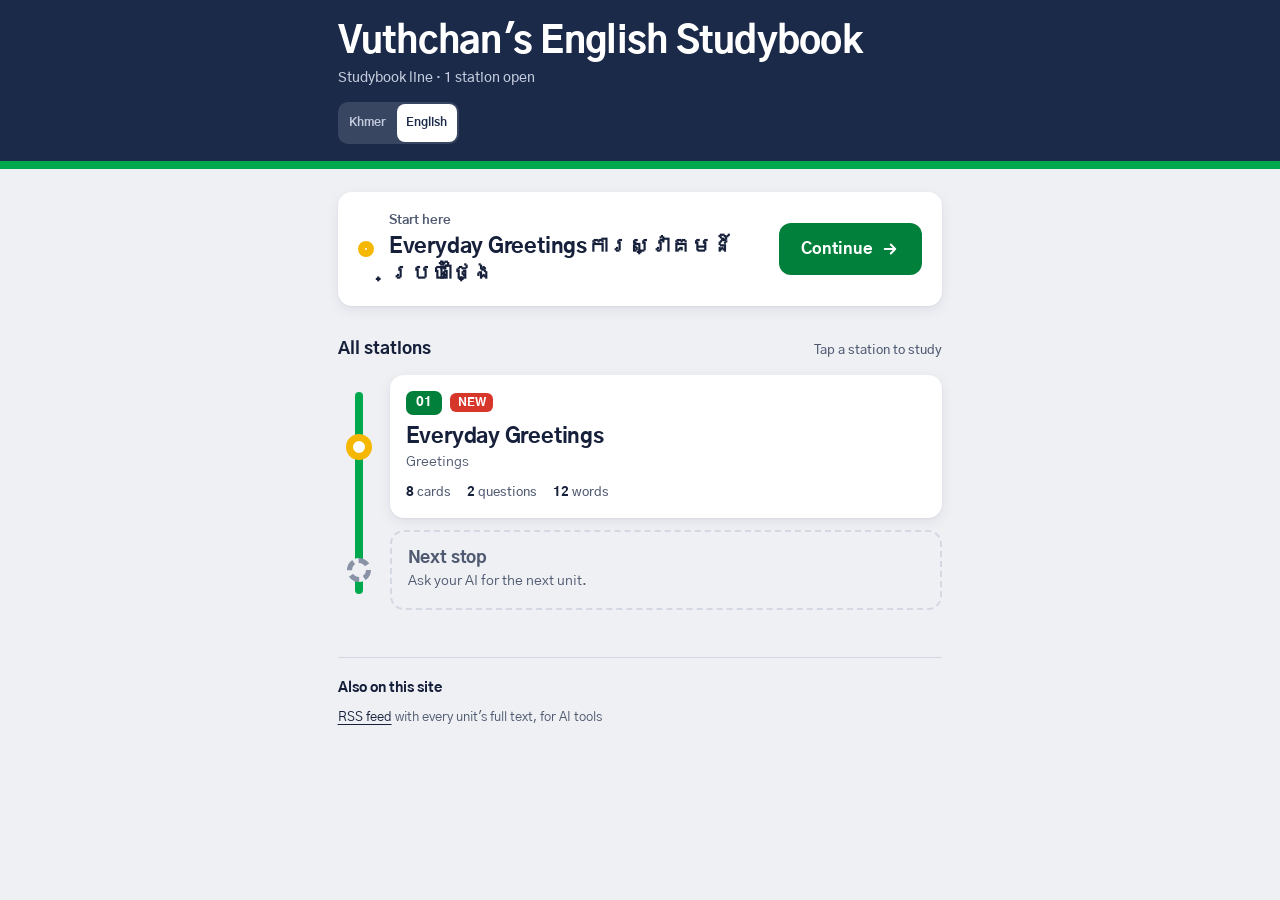
==== index.html @ 1cedc67e "My first studybook unit" ====
<!doctype html>
<html lang="en" data-ui="en">
<head>
<meta charset="utf-8">
<meta name="viewport" content="width=device-width, initial-scale=1, viewport-fit=cover">
<title>Vuthchan's English Studybook</title>
<meta name="description" content="English study units: picture cards with native audio, Q&amp;A, vocabulary and full text.">
<meta name="theme-color" content="#1C2A4A">
<link rel="manifest" href="manifest.webmanifest">
<link rel="icon" href="icons/icon.svg" type="image/svg+xml">
<link rel="apple-touch-icon" href="icons/apple-touch-icon.png">
<meta name="apple-mobile-web-app-capable" content="yes">
<meta name="apple-mobile-web-app-title" content="Studybook">
<meta name="apple-mobile-web-app-status-bar-style" content="black-translucent">
<link rel="alternate" type="application/rss+xml" title="Studybook feed" href="feed.xml">
<link rel="preconnect" href="https://fonts.googleapis.com">
<link rel="preconnect" href="https://fonts.gstatic.com" crossorigin>
<link rel="stylesheet" href="https://fonts.googleapis.com/css2?family=Gothic+A1:wght@400;500;700;800&display=swap">
<link rel="stylesheet" href="assets/line.css?v=lyric1">
<script src="assets/script.js?v=lyric1"></script>
<style>
/* ---------- sign band ---------- */
.sign{background:var(--sign);color:var(--on-sign);padding:calc(env(safe-area-inset-top) + 1.4rem) 0 1.1rem}
.sign .in{display:flex;align-items:flex-end;justify-content:space-between;gap:1rem}
.sign h1{margin:0;font-size:clamp(1.75rem,7.6vw,2.3rem);font-weight:800;letter-spacing:-.02em;line-height:1.1}
.sign p{margin:.35rem 0 0;font-size:.86rem;color:var(--on-sign-2);font-weight:500}
.install{flex:none;display:inline-flex;align-items:center;gap:.4rem;font:700 .84rem/1 var(--f);color:var(--sign);background:var(--on-sign);
  border:0;border-radius:10px;padding:.62rem .8rem;cursor:pointer;min-height:40px}
.install svg{width:16px;height:16px}
.install[hidden]{display:none}
.ios-hint{margin:.9rem auto 0;font-size:.86rem;color:var(--on-sign-2);line-height:1.5}
.ios-hint[hidden]{display:none}
.ios-hint b{color:var(--on-sign)}

/* ---------- now-at block ---------- */
.now{margin:1.4rem 0 .4rem;background:var(--surface);border-radius:var(--r);padding:1.05rem 1.05rem 1.1rem;
  box-shadow:var(--shadow);display:grid;grid-template-columns:auto 1fr;gap:.25rem .9rem;align-items:center}
.now .ring{grid-row:span 2;width:16px;height:16px;border-radius:50%;background:var(--surface);border:7px solid var(--here)}
.now .where{margin:0;font-size:.8rem;color:var(--ink-2);font-weight:700}
.now .title{margin:0;font-size:1.32rem;font-weight:800;letter-spacing:-.01em;line-height:1.25;word-break:keep-all}
.now .title .sub{display:block;font-size:.86rem;font-weight:500;color:var(--ink-2);letter-spacing:0;margin-top:.1rem}
.go{grid-column:1/-1;margin-top:.85rem;display:flex;align-items:center;justify-content:center;gap:.5rem;min-height:52px;
  background:var(--line-ink);color:#fff;border-radius:12px;text-decoration:none;font-weight:800;font-size:1.02rem}
.go svg{width:18px;height:18px}
.go:active{transform:translateY(1px)}

/* ---------- the line ---------- */
.line-h{display:flex;align-items:baseline;justify-content:space-between;gap:1rem;margin:1.9rem 0 .5rem}
.line-h h2{margin:0;font-size:1.05rem;font-weight:800}
.line-h span{font-size:.82rem;color:var(--ink-2);font-weight:500}
.line{position:relative;list-style:none;margin:0;padding:0 0 0 52px}
.line::before{content:"";position:absolute;left:17px;top:22px;bottom:22px;width:8px;border-radius:4px;background:var(--line)}
.stop{position:relative;padding:.35rem 0}
.stop::before{content:"";position:absolute;left:-43px;top:50%;width:14px;height:14px;margin-top:-12px;border-radius:50%;
  background:var(--surface);border:5px solid var(--line)}
.station{display:block;background:var(--surface);border-radius:var(--r);padding:.95rem 1rem 1rem;text-decoration:none;color:inherit;
  box-shadow:var(--shadow);transition:box-shadow .2s var(--ease),transform .2s var(--ease)}
a.station:hover{box-shadow:var(--shadow-up)}
a.station:active{transform:scale(.985)}
.st-top{display:flex;align-items:center;gap:.5rem;flex-wrap:wrap}
.badge{display:inline-grid;place-items:center;min-width:2.3rem;height:1.5rem;padding:0 .45rem;border-radius:7px;background:var(--line-ink);
  color:#fff;font-weight:800;font-size:.8rem;font-variant-numeric:tabular-nums;letter-spacing:.02em}
.tag{font-size:.72rem;font-weight:800;border-radius:6px;padding:.18rem .45rem;line-height:1.2}
.tag.new{background:var(--notice);color:#fff}
.tag.soon{background:var(--ground);color:var(--ink-2);border:1px solid var(--rule)}
.tag[hidden]{display:none}
.st-ko{margin:.5rem 0 0;font-size:1.32rem;font-weight:800;line-height:1.3;letter-spacing:-.01em;word-break:keep-all}
.st-en{margin:.12rem 0 0;font-size:.9rem;color:var(--ink-2);line-height:1.45}
.st-meta{margin:.65rem 0 0;display:flex;flex-wrap:wrap;gap:.3rem 1rem;font-size:.8rem;color:var(--ink-2);font-weight:500;font-variant-numeric:tabular-nums}
.st-meta b{color:var(--ink);font-weight:800}
.stop.closed .station{background:transparent;box-shadow:none;border:2px solid var(--rule)}
.stop.closed .st-ko{color:var(--ink-2)}
.stop.closed .badge{background:transparent;color:var(--ink-2);box-shadow:inset 0 0 0 1.5px var(--ink-3)}
.stop.next::before{border-style:dashed;border-color:var(--ink-3);background:var(--ground)}
.stop.next .station{background:transparent;box-shadow:none;border:2px dashed var(--rule)}
.stop.next .st-ko{margin:0;color:var(--ink-2);font-size:1.08rem}
.stop.next code{font:700 .86rem var(--f);color:var(--ink)}

/* "you are here" marker, slides along the line */
.marker{position:absolute;left:8px;top:0;width:26px;height:26px;border-radius:50%;background:var(--surface);
  border:7px solid var(--here);pointer-events:none;z-index:2;
  transition:transform .42s var(--ease-out);will-change:transform}
.marker[hidden]{display:none}

/* ---------- footer ---------- */
footer{margin:2.6rem 0 0;padding:1.2rem 0 calc(env(safe-area-inset-bottom) + 2rem);border-top:1px solid var(--rule);font-size:.84rem;color:var(--ink-2);line-height:1.7}
footer h2{font-size:.86rem;margin:0 0 .3rem;color:var(--ink);font-weight:800}
footer ul{list-style:none;margin:0;padding:0}
footer a{color:var(--ink);text-underline-offset:3px;text-decoration-thickness:1px}

.sign-script{margin-top:.8rem}
@media (min-width:720px){
  .now{grid-template-columns:auto 1fr auto;padding:1.2rem 1.3rem}
  .now .ring{grid-row:1/3}
  .now .where{grid-column:2;grid-row:1}
  .now .title{grid-column:2;grid-row:2}
  .go{grid-column:3;grid-row:1/3;margin:0;padding:0 1.4rem}
}
</style>
</head>
<body>
<header class="sign">
  <div class="in wrap">
    <div>
      <h1>Vuthchan's English Studybook</h1>
      <p>Studybook line · <span id="count">1</span> station open</p>
    </div>
    <button class="install" id="install" type="button" hidden>
      <svg viewBox="0 0 24 24" fill="none" stroke="currentColor" stroke-width="2.4" stroke-linecap="round" stroke-linejoin="round" aria-hidden="true"><path d="M12 4v11M7 10l5 5 5-5M5 20h14"/></svg>Install app
    </button>
  </div>
  <div class="wrap sign-script"><div class="script" role="group" aria-label="Show text in"><button type="button" data-set="en" aria-pressed="false">Khmer</button><button type="button" data-set="ko" aria-pressed="true" lang="en">English</button></div></div>
  <p class="ios-hint wrap" id="iosHint" hidden>On iPhone: tap <b>Share</b>, then <b>Add to Home Screen</b>.</p>
</header>
<div class="stripe" aria-hidden="true"></div>

<main class="wrap">
  <section class="now" aria-label="Continue studying">
    <span class="ring" aria-hidden="true"></span>
    <p class="where" id="nowWhere">Start here</p>
    <p class="title" id="nowTitle">Everyday Greetings<span>ការស្វាគមន៍ប្រចាំថ្ងៃ</span></p>
    <a class="go" id="nowGo" href="everyday-greetings/">
      Continue
      <svg viewBox="0 0 24 24" fill="none" stroke="currentColor" stroke-width="2.6" stroke-linecap="round" stroke-linejoin="round" aria-hidden="true"><path d="M5 12h14M13 6l6 6-6 6"/></svg>
    </a>
  </section>

  <div class="line-h"><h2>All stations</h2><span>Tap a station to study</span></div>
  <ol class="line" id="line">
    <li class="stop" data-unit="everyday-greetings" data-en="ការស្វាគមន៍ប្រចាំថ្ងៃ">
      <a class="station" href="everyday-greetings/">
        <span class="st-top"><span class="badge">01</span><span class="tag new" hidden>NEW</span></span>
        <p class="st-ko" lang="en"><span class="mk">Everyday Greetings</span><span class="only-en">ការស្វាគមន៍ប្រចាំថ្ងៃ</span></p>
        <p class="st-en">Greetings</p>
        <p class="st-meta"><span><b>8</b> cards</span><span><b>2</b> questions</span><span><b>12</b> words</span></p>
      </a>
    </li>
    <li class="stop next">
      <div class="station">
        <p class="st-ko" lang="en">Next stop</p>
        <p class="st-en">Ask your AI for the next unit.</p>
      </div>
    </li>
    <li class="marker" id="marker" aria-hidden="true" hidden></li>
  </ol>

  <footer>
    <h2>Also on this site</h2>
    <ul>
      <li><a href="feed.xml">RSS feed</a> with every unit's full text, for AI tools</li>
    </ul>
  </footer>
</main>

<script>
(function(){
  var KEY_LAST='sb:last', KEY_SEEN='sb:seen';
  function get(k,d){try{var v=localStorage.getItem(k);return v===null?d:JSON.parse(v);}catch(e){return d;}}
  function put(k,v){try{localStorage.setItem(k,JSON.stringify(v));}catch(e){}}
  var live=[].slice.call(document.querySelectorAll('.stop[data-unit]')).filter(function(s){return s.querySelector('a.station');});
  var n=live.length;
  document.getElementById('count').parentNode.lastChild.textContent=n===1?' station open':' stations open';
  document.getElementById('count').textContent=n;

  // NEW holds until the unit is opened once
  var seen=get(KEY_SEEN,[]);
  live.forEach(function(s){var t=s.querySelector('.tag.new');if(t)t.hidden=seen.indexOf(s.dataset.unit)!==-1;});

  // You are here: the last opened unit, else the first open station
  var last=get(KEY_LAST,null), here=null;
  live.forEach(function(s){if(s.dataset.unit===last)here=s;});
  if(here){
    var t=document.getElementById('nowTitle');t.innerHTML=here.querySelector('.st-ko').innerHTML;
    var sp=document.createElement('span');sp.className='sub not-en';sp.textContent=here.dataset.en||'';t.appendChild(sp);
    var pos=get('sb:pos:'+here.dataset.unit,null);
    document.getElementById('nowWhere').textContent=pos&&pos.n?'You are here · card '+(pos.i+1)+' of '+pos.n:'You are here';
    document.getElementById('nowGo').href=here.querySelector('a.station').getAttribute('href');
  }
  var marker=document.getElementById('marker');
  function place(s,animate){
    var y=s.offsetTop+s.offsetHeight/2-13;
    if(!animate)marker.style.transition='none';
    marker.style.transform='translateY('+y+'px)';
    if(!animate){void marker.offsetHeight;marker.style.transition='';}
  }
  var at=here||live[0];
  if(at){marker.hidden=false;place(at,false);}
  window.addEventListener('resize',function(){if(at)place(at,false);});

  function remember(slug){put(KEY_LAST,slug);if(seen.indexOf(slug)===-1){seen.push(slug);put(KEY_SEEN,seen);}}
  var reduce=window.matchMedia('(prefers-reduced-motion: reduce)').matches;
  live.forEach(function(s){
    var a=s.querySelector('a.station');
    a.addEventListener('click',function(e){
      remember(s.dataset.unit);
      if(reduce||e.metaKey||e.ctrlKey||e.shiftKey||s===at)return;
      e.preventDefault();at=s;place(s,true);
      setTimeout(function(){location.href=a.href;},430);
    });
  });
  document.getElementById('nowGo').addEventListener('click',function(){
    var h=this.getAttribute('href');
    live.forEach(function(s){if(s.querySelector('a.station').getAttribute('href')===h)remember(s.dataset.unit);});
  });

  // Install as an app
  var btn=document.getElementById('install'), hint=document.getElementById('iosHint'), deferred=null;
  var standalone=window.matchMedia('(display-mode: standalone)').matches||navigator.standalone;
  window.addEventListener('beforeinstallprompt',function(e){e.preventDefault();deferred=e;if(!standalone)btn.hidden=false;});
  if(/iphone|ipad|ipod/i.test(navigator.userAgent)&&!standalone)btn.hidden=false;
  btn.addEventListener('click',function(){
    if(deferred){deferred.prompt();deferred.userChoice.then(function(){deferred=null;btn.hidden=true;});return;}
    hint.hidden=!hint.hidden;
  });
  window.addEventListener('appinstalled',function(){btn.hidden=true;hint.hidden=true;});

  if('serviceWorker' in navigator)navigator.serviceWorker.register('sw.js').catch(function(){});
})();
</script>
</body>
</html>
---- assets/line.css ----
/* Studybook: shared tokens and base. World: Seoul Metro wayfinding (see PRODUCT.md, DESIGN.md). */
:root{
  --f:'Gothic A1',system-ui,-apple-system,'Apple SD Gothic Neo','Malgun Gothic',sans-serif;
  --ground:#EEF0F4;      /* platform grey */
  --surface:#FFFFFF;
  --ink:#16203A;
  --ink-2:#4F5970;
  --ink-3:#8A93A6;
  --rule:#D3D8E2;
  --sign:#1C2A4A;        /* navy enamel sign */
  --on-sign:#FFFFFF;
  --on-sign-2:#C4CCDD;
  --line:#00A84D;        /* Line 2 green, the stripe */
  --line-ink:#00803A;    /* green that carries white text */
  --here:#F5B700;        /* you are here */
  --notice:#D7372B;      /* NEW, alerts (fill, white text) */
  --notice-ink:#C02D22;  /* red used as text */
  --r:14px;
  --shadow:0 1px 2px rgba(22,32,58,.06),0 4px 14px rgba(22,32,58,.07);
  --shadow-up:0 2px 4px rgba(22,32,58,.08),0 10px 26px rgba(22,32,58,.12);
  --ease:cubic-bezier(.2,.7,.2,1);
  --ease-out:cubic-bezier(.16,1,.3,1);
  color-scheme:light;
}
@media (prefers-color-scheme:dark){:root{
  --ground:#0E1322;
  --surface:#18203A;
  --ink:#EEF1F8;
  --ink-2:#AAB3C7;
  --ink-3:#6F7890;
  --rule:#2C3654;
  --sign:#0A0F1D;
  --on-sign:#FFFFFF;
  --on-sign-2:#AAB3C7;
  --line:#16B95E;
  --line-ink:#00803A;
  --here:#FFC629;
  --notice:#D7372B;
  --notice-ink:#FF8F85;
  --shadow:0 1px 2px rgba(0,0,0,.35),0 6px 18px rgba(0,0,0,.3);
  --shadow-up:0 2px 4px rgba(0,0,0,.4),0 12px 28px rgba(0,0,0,.4);
  color-scheme:dark;
}}
*{box-sizing:border-box}
html{-webkit-text-size-adjust:100%;text-size-adjust:100%}
html,body{margin:0}
body{background:var(--ground);color:var(--ink);font-family:var(--f);line-height:1.5;-webkit-font-smoothing:antialiased;
  -webkit-tap-highlight-color:transparent;min-height:100vh}
.wrap{width:100%;max-width:640px;margin:0 auto;padding-left:max(1.1rem,env(safe-area-inset-left));padding-right:max(1.1rem,env(safe-area-inset-right))}
.stripe{height:8px;background:var(--line)}
::selection{background:var(--here);color:#16203A}
:focus-visible{outline:3px solid var(--here);outline-offset:3px;border-radius:6px}
a{color:inherit}
@media (prefers-reduced-motion:reduce){*{transition:none!important;animation:none!important;scroll-behavior:auto!important}}

/* ---------- text switch: English, Korean, Lyric (set on <html data-script> by assets/script.js) ---------- */
.t-ro,.ui-en,.only-en,.only-ro{display:none}
html[data-script="ro"] .t-ko,html[data-script="en"] .t-ko,
html[data-script="ro"] .ui-ko,html[data-script="en"] .ui-ko{display:none}
html[data-script="ro"] .t-ro,html[data-script="en"] .t-ro,
html[data-script="ro"] .ui-en,html[data-script="en"] .ui-en,
html[data-script="en"] .only-en{display:inline}
html[data-script="ro"] p.only-ro{display:block}
html[data-script="en"] .not-en,html[data-script="en"] .mk,html[data-script="en"] .hook,
html[data-script="en"] .has-en,html[data-script="en"] .not-ko-end,html[data-script="en"] .f-hint,
html[data-script="en"] [data-toggle="hide-ko"],html[data-script="en"] [data-toggle="hide-vko"]{display:none!important}
.t-ro{word-break:normal;overflow-wrap:anywhere}
.script{display:inline-flex;flex:none;gap:2px;padding:2px;background:rgba(255,255,255,.13);border-radius:10px}
.script button{appearance:none;border:0;background:none;color:var(--on-sign-2);font:700 .78rem/1 var(--f);min-height:38px;
  padding:0 .58rem;border-radius:8px;cursor:pointer}
.script button:hover{color:var(--on-sign)}
.script button[aria-pressed="true"]{background:var(--on-sign);color:#1C2A4A}
.script button:focus-visible{outline:3px solid var(--here);outline-offset:1px}
@media print{.script{display:none!important}}
/* any study language other than Korean: controls always in English, no Lyric (render_unit.py sets data-ui) */
html[data-ui="en"] .ui-ko{display:none!important}
html[data-ui="en"] .ui-en{display:inline!important}
html[data-ui="en"] .only-ro{display:none!important}
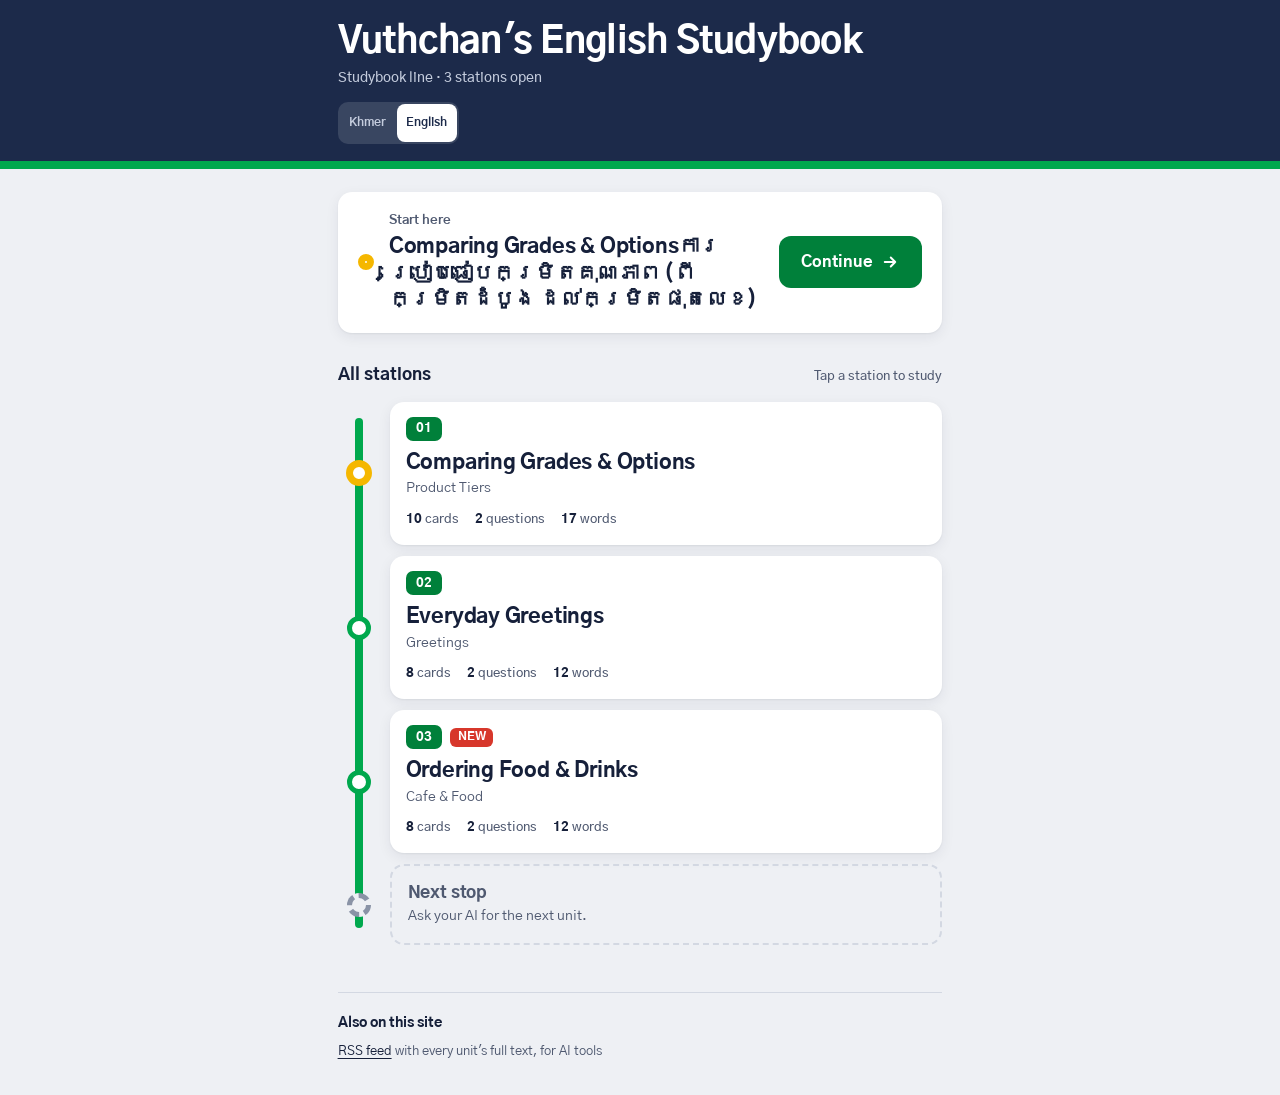
==== commit a8b6fe3d: "Add Unit 2 (Ordering food) and Unit 3 (Comparing grades from entry-level to top-tier)" ====
--- a/index.html
+++ b/index.html
@@ -118,8 +118,8 @@
   <section class="now" aria-label="Continue studying">
     <span class="ring" aria-hidden="true"></span>
     <p class="where" id="nowWhere">Start here</p>
-    <p class="title" id="nowTitle">Everyday Greetings<span>ការស្វាគមន៍ប្រចាំថ្ងៃ</span></p>
-    <a class="go" id="nowGo" href="everyday-greetings/">
+    <p class="title" id="nowTitle">Comparing Grades &amp; Options<span>ការប្រៀបធៀបកម្រិតគុណភាព (ពីកម្រិតដំបូង ដល់កម្រិតផុតលេខ)</span></p>
+    <a class="go" id="nowGo" href="comparing-grades-and-options/">
       Continue
       <svg viewBox="0 0 24 24" fill="none" stroke="currentColor" stroke-width="2.6" stroke-linecap="round" stroke-linejoin="round" aria-hidden="true"><path d="M5 12h14M13 6l6 6-6 6"/></svg>
     </a>
@@ -127,11 +127,27 @@
 
   <div class="line-h"><h2>All stations</h2><span>Tap a station to study</span></div>
   <ol class="line" id="line">
+    <li class="stop" data-unit="comparing-grades-and-options" data-en="ការប្រៀបធៀបកម្រិតគុណភាព (ពីកម្រិតដំបូង ដល់កម្រិតផុតលេខ)">
+      <a class="station" href="comparing-grades-and-options/">
+        <span class="st-top"><span class="badge">01</span></span>
+        <p class="st-ko" lang="en"><span class="mk">Comparing Grades &amp; Options</span><span class="only-en">ការប្រៀបធៀបកម្រិតគុណភាព (ពីកម្រិតដំបូង ដល់កម្រិតផុតលេខ)</span></p>
+        <p class="st-en">Product Tiers</p>
+        <p class="st-meta"><span><b>10</b> cards</span><span><b>2</b> questions</span><span><b>17</b> words</span></p>
+      </a>
+    </li>
     <li class="stop" data-unit="everyday-greetings" data-en="ការស្វាគមន៍ប្រចាំថ្ងៃ">
       <a class="station" href="everyday-greetings/">
-        <span class="st-top"><span class="badge">01</span><span class="tag new" hidden>NEW</span></span>
+        <span class="st-top"><span class="badge">02</span></span>
         <p class="st-ko" lang="en"><span class="mk">Everyday Greetings</span><span class="only-en">ការស្វាគមន៍ប្រចាំថ្ងៃ</span></p>
         <p class="st-en">Greetings</p>
+        <p class="st-meta"><span><b>8</b> cards</span><span><b>2</b> questions</span><span><b>12</b> words</span></p>
+      </a>
+    </li>
+    <li class="stop" data-unit="ordering-food-and-drinks" data-en="ការកុម្ម៉ង់អាហារ និងភេសជ្ជៈ">
+      <a class="station" href="ordering-food-and-drinks/">
+        <span class="st-top"><span class="badge">03</span><span class="tag new" hidden>NEW</span></span>
+        <p class="st-ko" lang="en"><span class="mk">Ordering Food &amp; Drinks</span><span class="only-en">ការកុម្ម៉ង់អាហារ និងភេសជ្ជៈ</span></p>
+        <p class="st-en">Cafe &amp; Food</p>
         <p class="st-meta"><span><b>8</b> cards</span><span><b>2</b> questions</span><span><b>12</b> words</span></p>
       </a>
     </li>
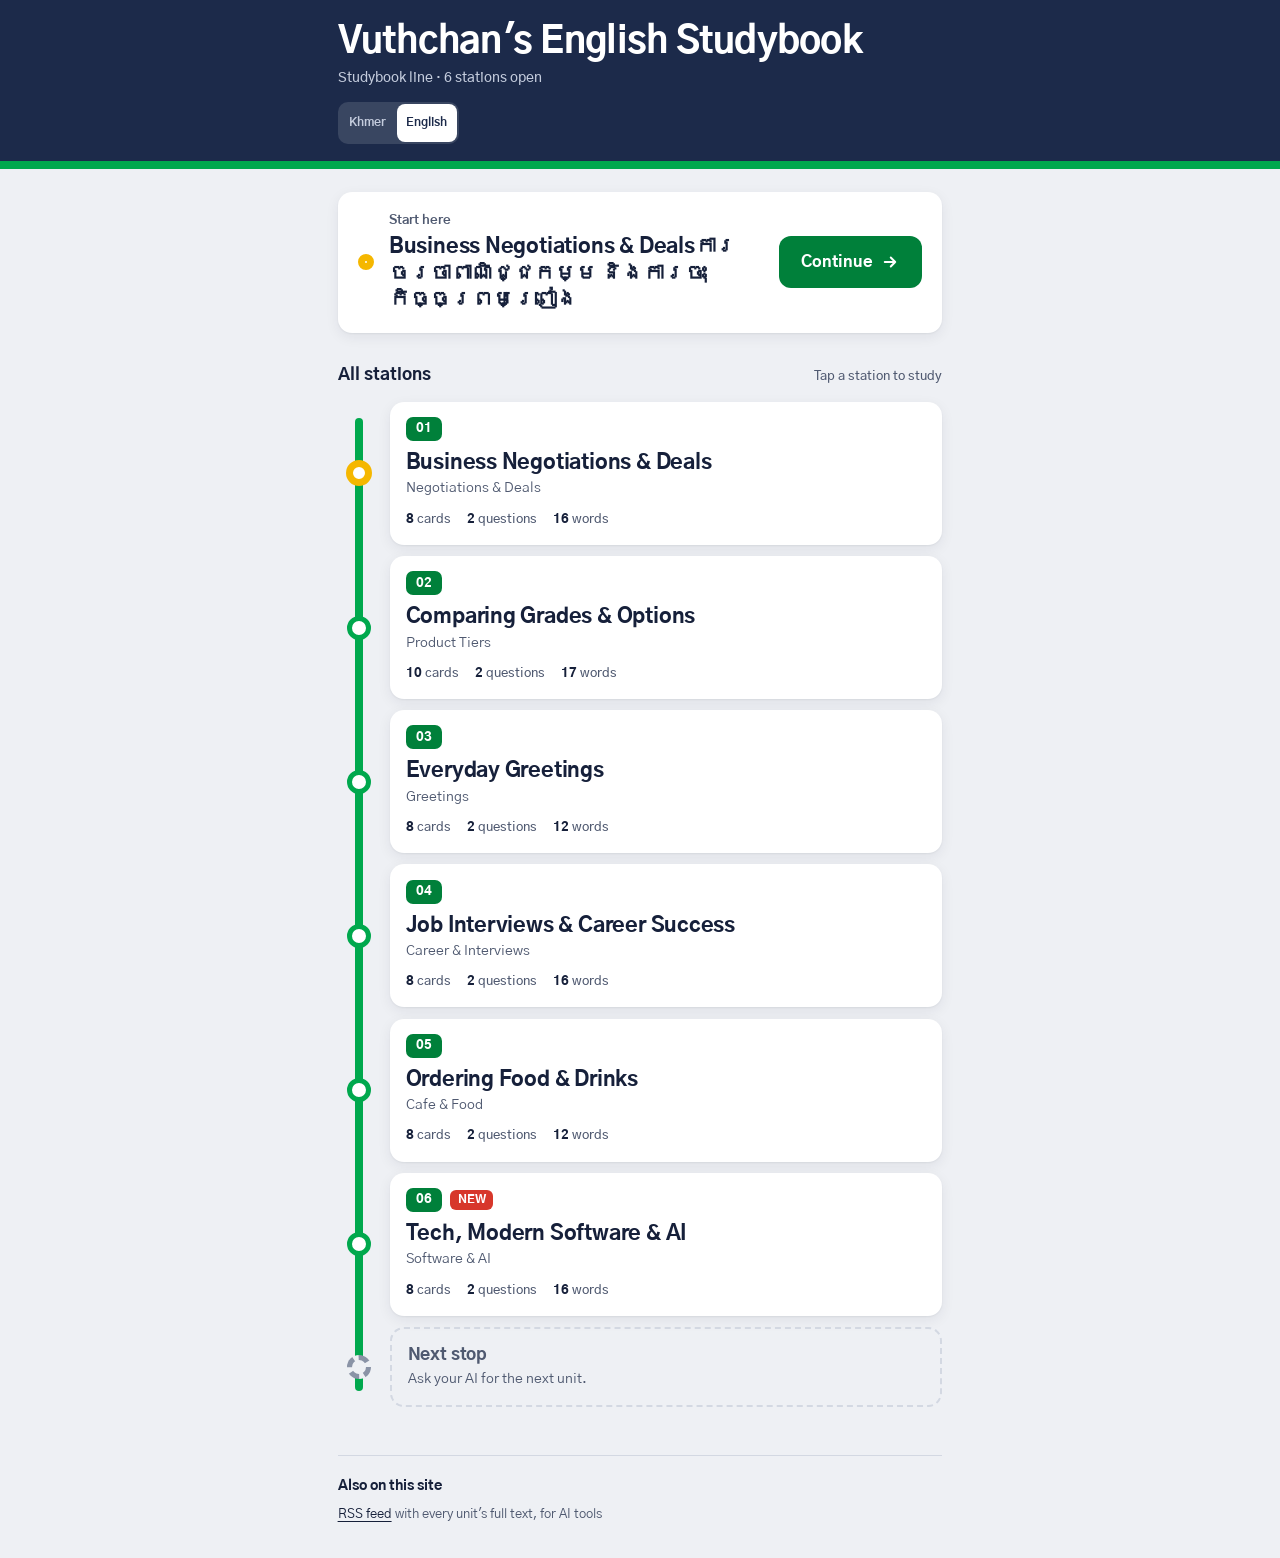
==== commit 7b7d541b: "Add Unit 4 (Career), Unit 5 (Negotiations), and Unit 6 (Tech & AI) with full English+Khmer audio" ====
--- a/index.html
+++ b/index.html
@@ -118,8 +118,8 @@
   <section class="now" aria-label="Continue studying">
     <span class="ring" aria-hidden="true"></span>
     <p class="where" id="nowWhere">Start here</p>
-    <p class="title" id="nowTitle">Comparing Grades &amp; Options<span>ការប្រៀបធៀបកម្រិតគុណភាព (ពីកម្រិតដំបូង ដល់កម្រិតផុតលេខ)</span></p>
-    <a class="go" id="nowGo" href="comparing-grades-and-options/">
+    <p class="title" id="nowTitle">Business Negotiations &amp; Deals<span>ការចរចាពាណិជ្ជកម្ម និងការចុះកិច្ចព្រមព្រៀង</span></p>
+    <a class="go" id="nowGo" href="business-negotiations-and-deals/">
       Continue
       <svg viewBox="0 0 24 24" fill="none" stroke="currentColor" stroke-width="2.6" stroke-linecap="round" stroke-linejoin="round" aria-hidden="true"><path d="M5 12h14M13 6l6 6-6 6"/></svg>
     </a>
@@ -127,9 +127,17 @@
 
   <div class="line-h"><h2>All stations</h2><span>Tap a station to study</span></div>
   <ol class="line" id="line">
+    <li class="stop" data-unit="business-negotiations-and-deals" data-en="ការចរចាពាណិជ្ជកម្ម និងការចុះកិច្ចព្រមព្រៀង">
+      <a class="station" href="business-negotiations-and-deals/">
+        <span class="st-top"><span class="badge">01</span></span>
+        <p class="st-ko" lang="en"><span class="mk">Business Negotiations &amp; Deals</span><span class="only-en">ការចរចាពាណិជ្ជកម្ម និងការចុះកិច្ចព្រមព្រៀង</span></p>
+        <p class="st-en">Negotiations &amp; Deals</p>
+        <p class="st-meta"><span><b>8</b> cards</span><span><b>2</b> questions</span><span><b>16</b> words</span></p>
+      </a>
+    </li>
     <li class="stop" data-unit="comparing-grades-and-options" data-en="ការប្រៀបធៀបកម្រិតគុណភាព (ពីកម្រិតដំបូង ដល់កម្រិតផុតលេខ)">
       <a class="station" href="comparing-grades-and-options/">
-        <span class="st-top"><span class="badge">01</span></span>
+        <span class="st-top"><span class="badge">02</span></span>
         <p class="st-ko" lang="en"><span class="mk">Comparing Grades &amp; Options</span><span class="only-en">ការប្រៀបធៀបកម្រិតគុណភាព (ពីកម្រិតដំបូង ដល់កម្រិតផុតលេខ)</span></p>
         <p class="st-en">Product Tiers</p>
         <p class="st-meta"><span><b>10</b> cards</span><span><b>2</b> questions</span><span><b>17</b> words</span></p>
@@ -137,18 +145,34 @@
     </li>
     <li class="stop" data-unit="everyday-greetings" data-en="ការស្វាគមន៍ប្រចាំថ្ងៃ">
       <a class="station" href="everyday-greetings/">
-        <span class="st-top"><span class="badge">02</span></span>
+        <span class="st-top"><span class="badge">03</span></span>
         <p class="st-ko" lang="en"><span class="mk">Everyday Greetings</span><span class="only-en">ការស្វាគមន៍ប្រចាំថ្ងៃ</span></p>
         <p class="st-en">Greetings</p>
         <p class="st-meta"><span><b>8</b> cards</span><span><b>2</b> questions</span><span><b>12</b> words</span></p>
       </a>
     </li>
+    <li class="stop" data-unit="job-interviews-and-career" data-en="ការសម្ភាសន៍ការងារ និងការអភិវឌ្ឍអាជីព">
+      <a class="station" href="job-interviews-and-career/">
+        <span class="st-top"><span class="badge">04</span></span>
+        <p class="st-ko" lang="en"><span class="mk">Job Interviews &amp; Career Success</span><span class="only-en">ការសម្ភាសន៍ការងារ និងការអភិវឌ្ឍអាជីព</span></p>
+        <p class="st-en">Career &amp; Interviews</p>
+        <p class="st-meta"><span><b>8</b> cards</span><span><b>2</b> questions</span><span><b>16</b> words</span></p>
+      </a>
+    </li>
     <li class="stop" data-unit="ordering-food-and-drinks" data-en="ការកុម្ម៉ង់អាហារ និងភេសជ្ជៈ">
       <a class="station" href="ordering-food-and-drinks/">
-        <span class="st-top"><span class="badge">03</span><span class="tag new" hidden>NEW</span></span>
+        <span class="st-top"><span class="badge">05</span></span>
         <p class="st-ko" lang="en"><span class="mk">Ordering Food &amp; Drinks</span><span class="only-en">ការកុម្ម៉ង់អាហារ និងភេសជ្ជៈ</span></p>
         <p class="st-en">Cafe &amp; Food</p>
         <p class="st-meta"><span><b>8</b> cards</span><span><b>2</b> questions</span><span><b>12</b> words</span></p>
+      </a>
+    </li>
+    <li class="stop" data-unit="tech-software-and-ai" data-en="បច្ចេកវិទ្យា វិស្វកម្មផ្នែកទន់ និង AI">
+      <a class="station" href="tech-software-and-ai/">
+        <span class="st-top"><span class="badge">06</span><span class="tag new" hidden>NEW</span></span>
+        <p class="st-ko" lang="en"><span class="mk">Tech, Modern Software &amp; AI</span><span class="only-en">បច្ចេកវិទ្យា វិស្វកម្មផ្នែកទន់ និង AI</span></p>
+        <p class="st-en">Software &amp; AI</p>
+        <p class="st-meta"><span><b>8</b> cards</span><span><b>2</b> questions</span><span><b>16</b> words</span></p>
       </a>
     </li>
     <li class="stop next">
